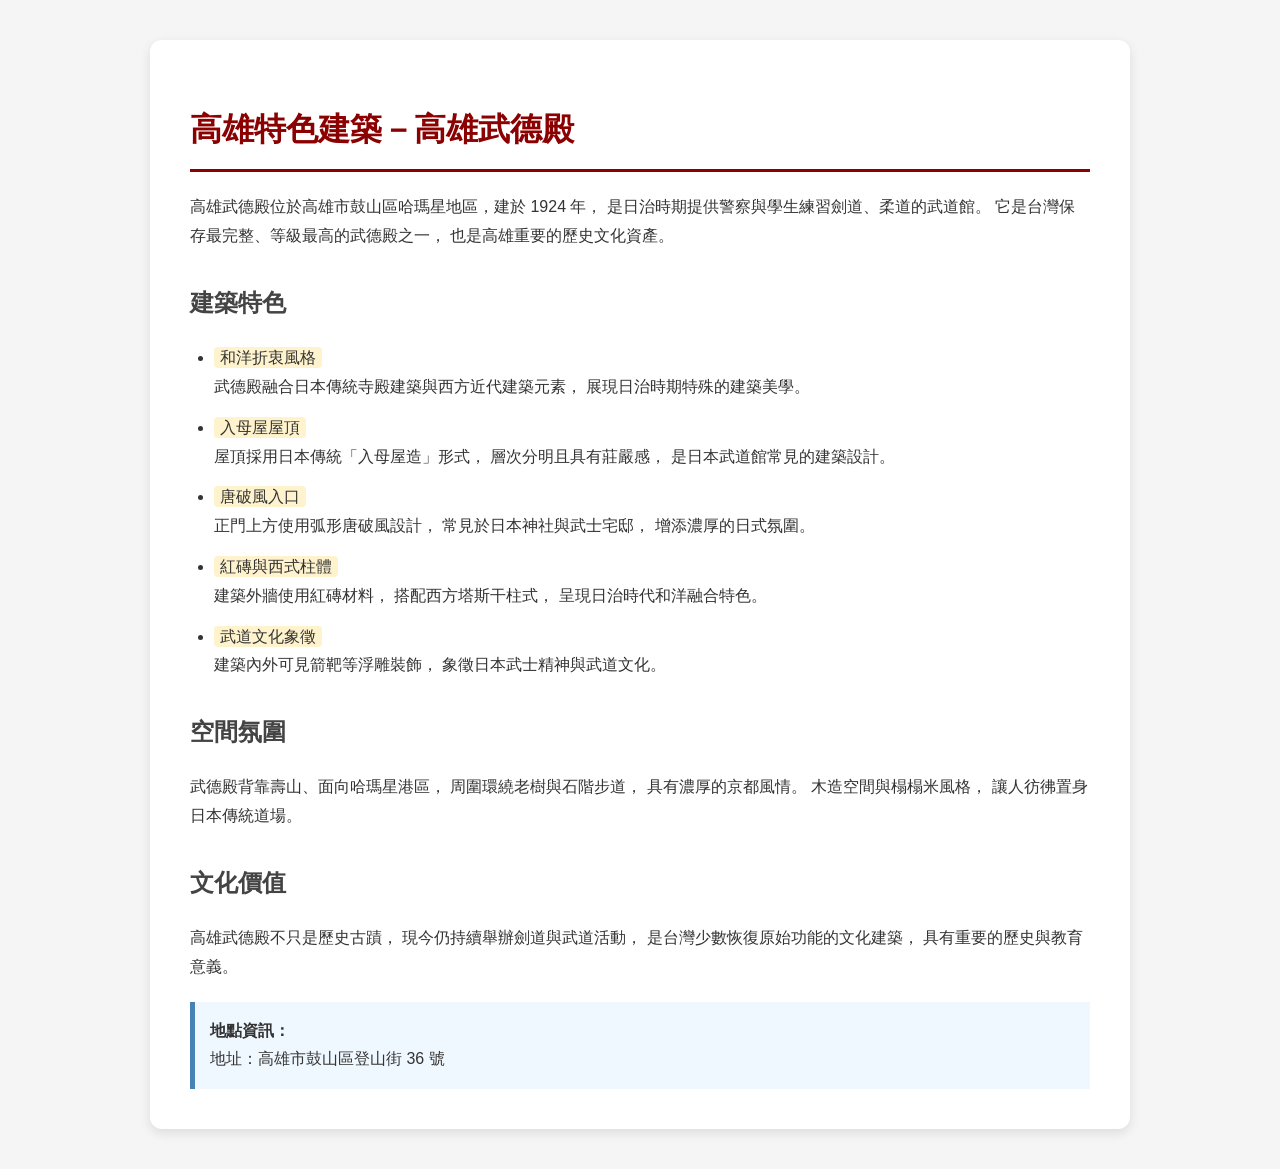
==== index.html @ 2e5ce9f1 "Add files via upload" ====
﻿<!DOCTYPE html>
<html lang="zh-Hant">
<head>
  <meta charset="UTF-8">
  <meta name="viewport" content="width=device-width, initial-scale=1.0">
  <title>高雄武德殿介紹</title>
  <style>
    body {
      font-family: "Noto Sans TC", sans-serif;
      line-height: 1.8;
      margin: 40px;
      background-color: #f5f5f5;
      color: #333;
    }

    .container {
      max-width: 900px;
      margin: auto;
      background: white;
      padding: 40px;
      border-radius: 12px;
      box-shadow: 0 4px 12px rgba(0,0,0,0.1);
    }

    h1 {
      color: #8B0000;
      border-bottom: 3px solid #8B0000;
      padding-bottom: 10px;
    }

    h2 {
      color: #444;
      margin-top: 30px;
    }

    ul {
      padding-left: 24px;
    }

    li {
      margin-bottom: 12px;
    }

    .highlight {
      background-color: #fff3cd;
      padding: 2px 6px;
      border-radius: 4px;
    }

    .info {
      background-color: #f0f8ff;
      padding: 15px;
      border-left: 5px solid #4682B4;
      margin-top: 20px;
    }
  </style>
</head>

<body>
  <div class="container">

    <h1>高雄特色建築－高雄武德殿</h1>

    <p>
      高雄武德殿位於高雄市鼓山區哈瑪星地區，建於 1924 年，
      是日治時期提供警察與學生練習劍道、柔道的武道館。
      它是台灣保存最完整、等級最高的武德殿之一，
      也是高雄重要的歷史文化資產。
    </p>

    <h2>建築特色</h2>

    <ul>
      <li>
        <span class="highlight">和洋折衷風格</span><br>
        武德殿融合日本傳統寺殿建築與西方近代建築元素，
        展現日治時期特殊的建築美學。
      </li>

      <li>
        <span class="highlight">入母屋屋頂</span><br>
        屋頂採用日本傳統「入母屋造」形式，
        層次分明且具有莊嚴感，
        是日本武道館常見的建築設計。
      </li>

      <li>
        <span class="highlight">唐破風入口</span><br>
        正門上方使用弧形唐破風設計，
        常見於日本神社與武士宅邸，
        增添濃厚的日式氛圍。
      </li>

      <li>
        <span class="highlight">紅磚與西式柱體</span><br>
        建築外牆使用紅磚材料，
        搭配西方塔斯干柱式，
        呈現日治時代和洋融合特色。
      </li>

      <li>
        <span class="highlight">武道文化象徵</span><br>
        建築內外可見箭靶等浮雕裝飾，
        象徵日本武士精神與武道文化。
      </li>
    </ul>

    <h2>空間氛圍</h2>

    <p>
      武德殿背靠壽山、面向哈瑪星港區，
      周圍環繞老樹與石階步道，
      具有濃厚的京都風情。
      木造空間與榻榻米風格，
      讓人彷彿置身日本傳統道場。
    </p>

    <h2>文化價值</h2>

    <p>
      高雄武德殿不只是歷史古蹟，
      現今仍持續舉辦劍道與武道活動，
      是台灣少數恢復原始功能的文化建築，
      具有重要的歷史與教育意義。
    </p>

    <div class="info">
      <strong>地點資訊：</strong><br>
      地址：高雄市鼓山區登山街 36 號
    </div>

  </div>
</body>
</html>
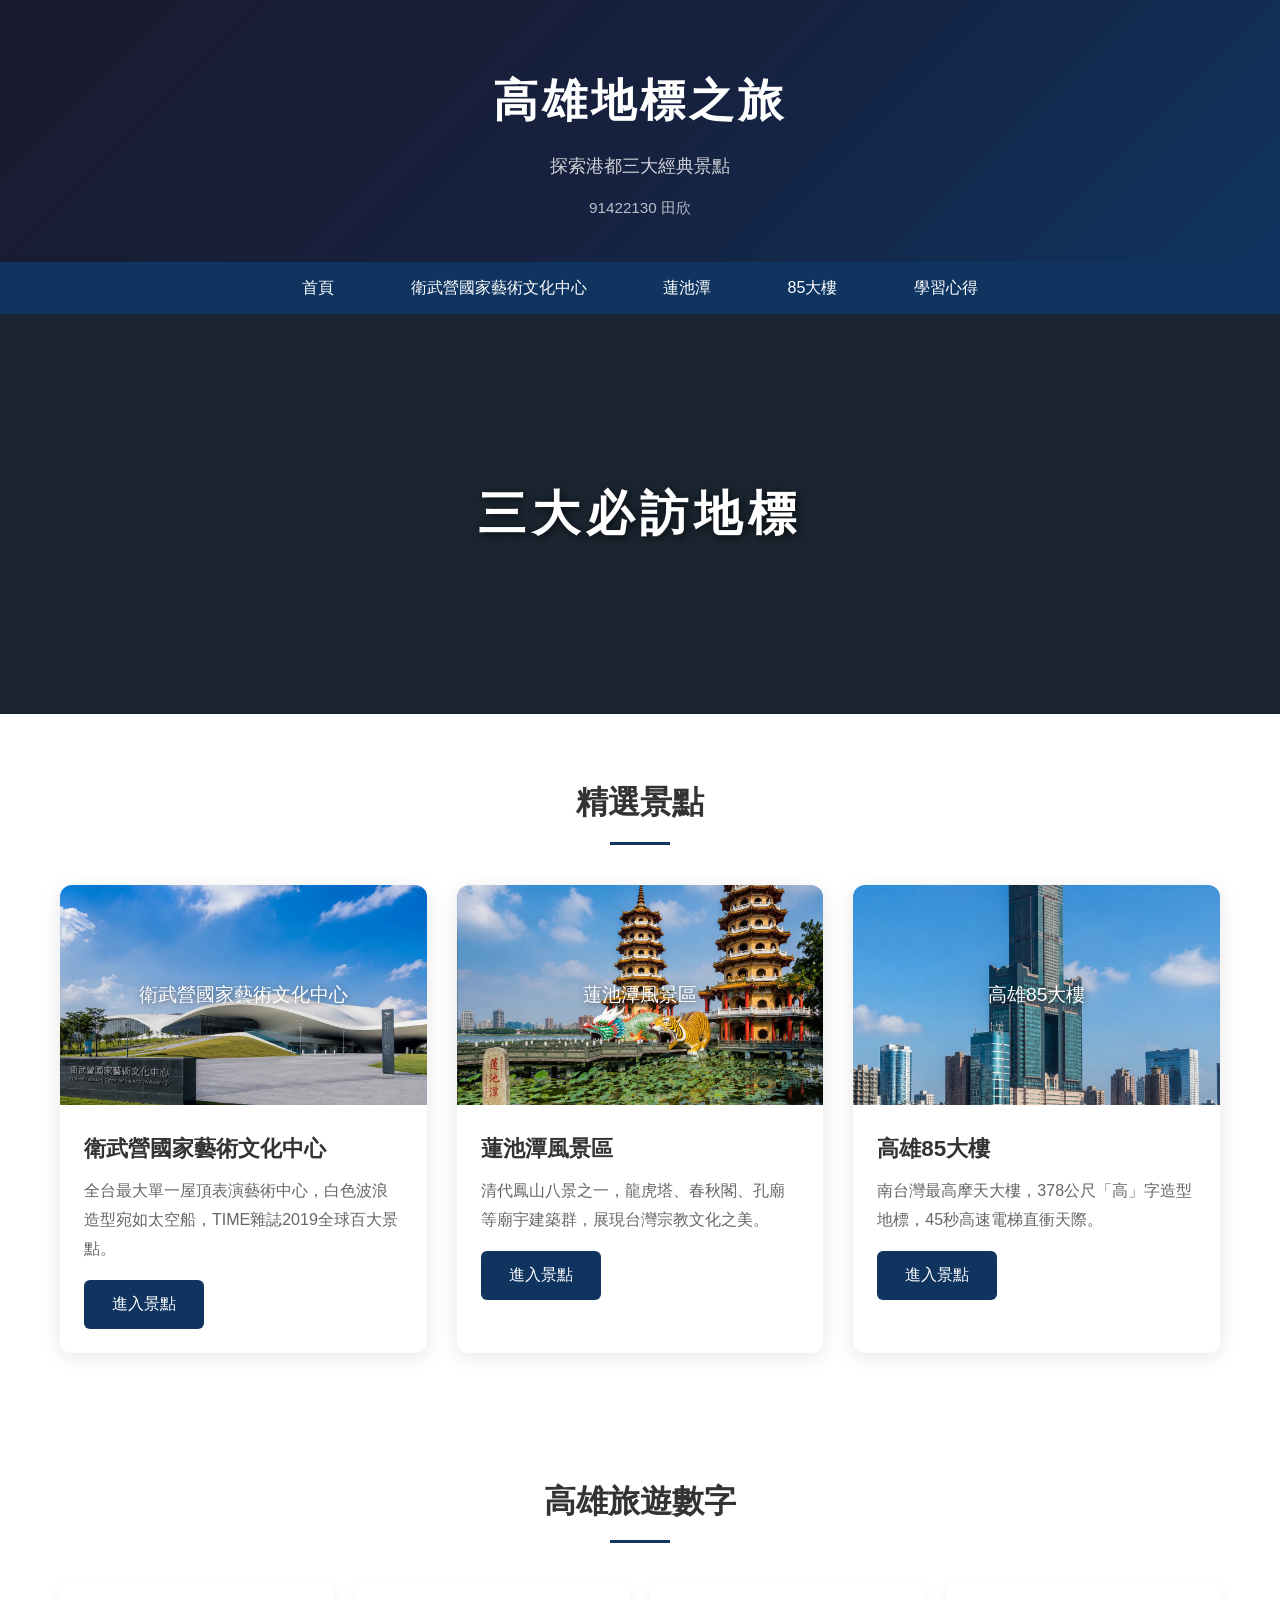
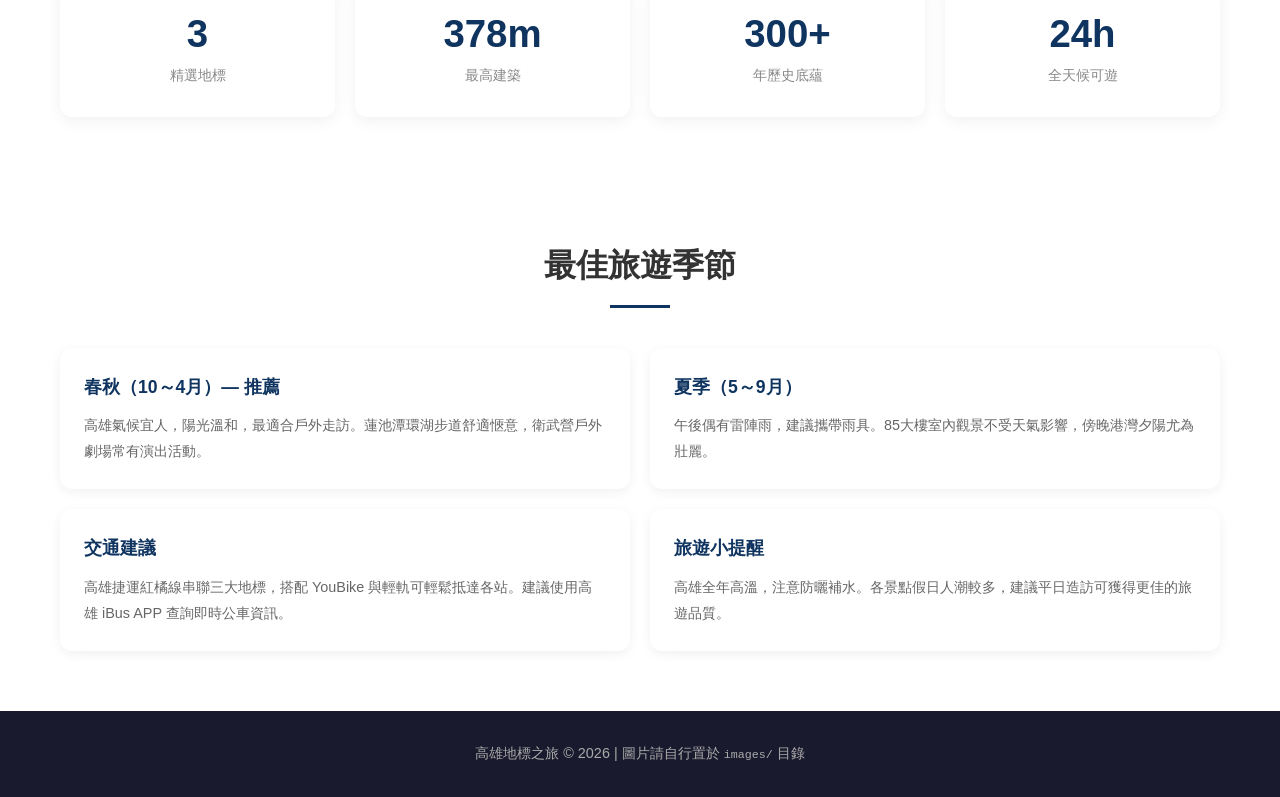
==== commit ce28207b: "Add files via upload" ====
--- a/index.html
+++ b/index.html
@@ -1,134 +1,134 @@
-﻿<!DOCTYPE html>
-<html lang="zh-Hant">
-<head>
-  <meta charset="UTF-8">
-  <meta name="viewport" content="width=device-width, initial-scale=1.0">
-  <title>高雄武德殿介紹</title>
-  <style>
-    body {
-      font-family: "Noto Sans TC", sans-serif;
-      line-height: 1.8;
-      margin: 40px;
-      background-color: #f5f5f5;
-      color: #333;
-    }
-
-    .container {
-      max-width: 900px;
-      margin: auto;
-      background: white;
-      padding: 40px;
-      border-radius: 12px;
-      box-shadow: 0 4px 12px rgba(0,0,0,0.1);
-    }
-
-    h1 {
-      color: #8B0000;
-      border-bottom: 3px solid #8B0000;
-      padding-bottom: 10px;
-    }
-
-    h2 {
-      color: #444;
-      margin-top: 30px;
-    }
-
-    ul {
-      padding-left: 24px;
-    }
-
-    li {
-      margin-bottom: 12px;
-    }
-
-    .highlight {
-      background-color: #fff3cd;
-      padding: 2px 6px;
-      border-radius: 4px;
-    }
-
-    .info {
-      background-color: #f0f8ff;
-      padding: 15px;
-      border-left: 5px solid #4682B4;
-      margin-top: 20px;
-    }
-  </style>
-</head>
-
-<body>
-  <div class="container">
-
-    <h1>高雄特色建築－高雄武德殿</h1>
-
-    <p>
-      高雄武德殿位於高雄市鼓山區哈瑪星地區，建於 1924 年，
-      是日治時期提供警察與學生練習劍道、柔道的武道館。
-      它是台灣保存最完整、等級最高的武德殿之一，
-      也是高雄重要的歷史文化資產。
-    </p>
-
-    <h2>建築特色</h2>
-
-    <ul>
-      <li>
-        <span class="highlight">和洋折衷風格</span><br>
-        武德殿融合日本傳統寺殿建築與西方近代建築元素，
-        展現日治時期特殊的建築美學。
-      </li>
-
-      <li>
-        <span class="highlight">入母屋屋頂</span><br>
-        屋頂採用日本傳統「入母屋造」形式，
-        層次分明且具有莊嚴感，
-        是日本武道館常見的建築設計。
-      </li>
-
-      <li>
-        <span class="highlight">唐破風入口</span><br>
-        正門上方使用弧形唐破風設計，
-        常見於日本神社與武士宅邸，
-        增添濃厚的日式氛圍。
-      </li>
-
-      <li>
-        <span class="highlight">紅磚與西式柱體</span><br>
-        建築外牆使用紅磚材料，
-        搭配西方塔斯干柱式，
-        呈現日治時代和洋融合特色。
-      </li>
-
-      <li>
-        <span class="highlight">武道文化象徵</span><br>
-        建築內外可見箭靶等浮雕裝飾，
-        象徵日本武士精神與武道文化。
-      </li>
-    </ul>
-
-    <h2>空間氛圍</h2>
-
-    <p>
-      武德殿背靠壽山、面向哈瑪星港區，
-      周圍環繞老樹與石階步道，
-      具有濃厚的京都風情。
-      木造空間與榻榻米風格，
-      讓人彷彿置身日本傳統道場。
-    </p>
-
-    <h2>文化價值</h2>
-
-    <p>
-      高雄武德殿不只是歷史古蹟，
-      現今仍持續舉辦劍道與武道活動，
-      是台灣少數恢復原始功能的文化建築，
-      具有重要的歷史與教育意義。
-    </p>
-
-    <div class="info">
-      <strong>地點資訊：</strong><br>
-      地址：高雄市鼓山區登山街 36 號
-    </div>
-
-  </div>
-</body>
-</html>+<!DOCTYPE html>
+<html lang="zh-TW">
+<head>
+<meta charset="UTF-8">
+<meta name="viewport" content="width=device-width, initial-scale=1.0">
+<title>高雄地標之旅</title>
+<link rel="stylesheet" href="css/style.css">
+</head>
+<body>
+
+<header>
+  <h1>高雄地標之旅</h1>
+  <p>探索港都三大經典景點</p>
+  <p style="margin-top:12px; font-size:0.95em; opacity:0.7;">91422130 田欣</p>
+</header>
+
+<nav>
+  <a href="index.html">首頁</a>
+  <a href="weiwuying.html">衛武營國家藝術文化中心</a>
+  <a href="lotus-pond.html">蓮池潭</a>
+  <a href="85-tower.html">85大樓</a>
+  <a href="learning.html">學習心得</a>
+</nav>
+
+<div class="hero" style="background-image: linear-gradient(rgba(0,0,0,0.4), rgba(0,0,0,0.4)), url('images/kaohsiung-hero.jpg'); background-color: #2c3e50;">
+  <h2>三大必訪地標</h2>
+</div>
+
+<section class="section">
+  <div class="container">
+    <h2 class="section-title">精選景點</h2>
+    <div class="card-grid">
+
+      <div class="card">
+        <div class="card-img" style="background-image: url('images/衛武營.png'); background-color: #4a7c59;">
+          <span>衛武營國家藝術文化中心</span>
+        </div>
+        <div class="card-body">
+          <h3>衛武營國家藝術文化中心</h3>
+          <p>全台最大單一屋頂表演藝術中心，白色波浪造型宛如太空船，TIME雜誌2019全球百大景點。</p>
+          <a href="weiwuying.html" class="btn">進入景點</a>
+        </div>
+      </div>
+
+      <div class="card">
+        <div class="card-img" style="background-image: url('images/蓮池潭.png'); background-color: #2d6a4f;">
+          <span>蓮池潭風景區</span>
+        </div>
+        <div class="card-body">
+          <h3>蓮池潭風景區</h3>
+          <p>清代鳳山八景之一，龍虎塔、春秋閣、孔廟等廟宇建築群，展現台灣宗教文化之美。</p>
+          <a href="lotus-pond.html" class="btn">進入景點</a>
+        </div>
+      </div>
+
+      <div class="card">
+        <div class="card-img" style="background-image: url('images/85大樓.png'); background-color: #34495e;">
+          <span>高雄85大樓</span>
+        </div>
+        <div class="card-body">
+          <h3>高雄85大樓</h3>
+          <p>南台灣最高摩天大樓，378公尺「高」字造型地標，45秒高速電梯直衝天際。</p>
+          <a href="85-tower.html" class="btn">進入景點</a>
+        </div>
+      </div>
+
+    </div>
+  </div>
+</section>
+
+<section class="section" style="background:#fff;">
+  <div class="container">
+    <h2 class="section-title">高雄旅遊數字</h2>
+    <div class="index-stats">
+      <div class="index-stat-card">
+        <span class="index-stat-number">3</span>
+        <span class="index-stat-label">精選地標</span>
+      </div>
+      <div class="index-stat-card">
+        <span class="index-stat-number">378m</span>
+        <span class="index-stat-label">最高建築</span>
+      </div>
+      <div class="index-stat-card">
+        <span class="index-stat-number">300+</span>
+        <span class="index-stat-label">年歷史底蘊</span>
+      </div>
+      <div class="index-stat-card">
+        <span class="index-stat-number">24h</span>
+        <span class="index-stat-label">全天候可遊</span>
+      </div>
+    </div>
+  </div>
+</section>
+
+<section class="section">
+  <div class="container">
+    <h2 class="section-title">最佳旅遊季節</h2>
+    <div class="season-grid">
+      <div class="season-card">
+        <h4>春秋（10～4月）— 推薦</h4>
+        <p>高雄氣候宜人，陽光溫和，最適合戶外走訪。蓮池潭環湖步道舒適愜意，衛武營戶外劇場常有演出活動。</p>
+      </div>
+      <div class="season-card">
+        <h4>夏季（5～9月）</h4>
+        <p>午後偶有雷陣雨，建議攜帶雨具。85大樓室內觀景不受天氣影響，傍晚港灣夕陽尤為壯麗。</p>
+      </div>
+      <div class="season-card">
+        <h4>交通建議</h4>
+        <p>高雄捷運紅橘線串聯三大地標，搭配 YouBike 與輕軌可輕鬆抵達各站。建議使用高雄 iBus APP 查詢即時公車資訊。</p>
+      </div>
+      <div class="season-card">
+        <h4>旅遊小提醒</h4>
+        <p>高雄全年高溫，注意防曬補水。各景點假日人潮較多，建議平日造訪可獲得更佳的旅遊品質。</p>
+      </div>
+    </div>
+  </div>
+</section>
+
+<footer>
+  <div class="container">
+    <p>高雄地標之旅 &copy; 2026 | 圖片請自行置於 <code>images/</code> 目錄</p>
+  </div>
+</footer>
+
+<button class="back-to-top" onclick="window.scrollTo({top:0,behavior:'smooth'})">&#8593;</button>
+
+<script>
+window.addEventListener('scroll', function(){
+  document.querySelector('.back-to-top').classList.toggle('show', window.scrollY > 400);
+});
+</script>
+
+</body>
+</html>
--- a/css/style.css
+++ b/css/style.css
@@ -0,0 +1,888 @@
+* {
+  margin: 0;
+  padding: 0;
+  box-sizing: border-box;
+}
+
+body {
+  font-family: "Noto Sans TC", "Microsoft JhengHei", sans-serif;
+  background: #f5f5f5;
+  color: #333;
+  line-height: 1.8;
+}
+
+a {
+  text-decoration: none;
+  color: inherit;
+}
+
+.container {
+  max-width: 1200px;
+  margin: 0 auto;
+  padding: 0 20px;
+}
+
+header {
+  background: linear-gradient(135deg, #1a1a2e 0%, #16213e 50%, #0f3460 100%);
+  color: #fff;
+  padding: 60px 0 40px;
+  text-align: center;
+}
+
+header h1 {
+  font-size: 2.8em;
+  margin-bottom: 10px;
+  letter-spacing: 4px;
+}
+
+header p {
+  font-size: 1.1em;
+  opacity: 0.8;
+}
+
+nav {
+  background: #0f3460;
+  padding: 12px 0;
+  text-align: center;
+}
+
+nav a {
+  color: #fff;
+  margin: 0 20px;
+  font-size: 1em;
+  padding: 8px 16px;
+  border-radius: 4px;
+  transition: background 0.3s;
+}
+
+nav a:hover {
+  background: rgba(255, 255, 255, 0.15);
+}
+
+.hero {
+  position: relative;
+  height: 400px;
+  background-size: cover;
+  background-position: center;
+  display: flex;
+  align-items: center;
+  justify-content: center;
+  color: #fff;
+  text-shadow: 2px 2px 8px rgba(0, 0, 0, 0.7);
+}
+
+.hero h2 {
+  font-size: 3em;
+  letter-spacing: 6px;
+}
+
+.section {
+  padding: 60px 0;
+}
+
+.section:nth-child(even) {
+  background: #fff;
+}
+
+.section-title {
+  font-size: 2em;
+  text-align: center;
+  margin-bottom: 40px;
+  position: relative;
+}
+
+.section-title::after {
+  content: "";
+  display: block;
+  width: 60px;
+  height: 3px;
+  background: #0f3460;
+  margin: 10px auto 0;
+}
+
+.card-grid {
+  display: grid;
+  grid-template-columns: repeat(auto-fit, minmax(340px, 1fr));
+  gap: 30px;
+  margin-top: 40px;
+}
+
+.card {
+  background: #fff;
+  border-radius: 12px;
+  overflow: hidden;
+  box-shadow: 0 4px 20px rgba(0, 0, 0, 0.1);
+  transition: transform 0.3s, box-shadow 0.3s;
+}
+
+.card:hover {
+  transform: translateY(-6px);
+  box-shadow: 0 8px 30px rgba(0, 0, 0, 0.18);
+}
+
+.card-img {
+  height: 220px;
+  background-size: cover;
+  background-position: center;
+  display: flex;
+  align-items: center;
+  justify-content: center;
+  font-size: 1.2em;
+  color: #fff;
+  text-shadow: 1px 1px 6px rgba(0, 0, 0, 0.5);
+}
+
+.card-body {
+  padding: 24px;
+}
+
+.card-body h3 {
+  font-size: 1.4em;
+  margin-bottom: 8px;
+}
+
+.card-body p {
+  color: #666;
+  margin-bottom: 16px;
+}
+
+.btn {
+  display: inline-block;
+  padding: 10px 28px;
+  background: #0f3460;
+  color: #fff;
+  border-radius: 6px;
+  transition: background 0.3s;
+}
+
+.btn:hover {
+  background: #1a5276;
+}
+
+.content-block {
+  display: grid;
+  grid-template-columns: 1fr 1fr;
+  gap: 40px;
+  align-items: start;
+  margin-bottom: 50px;
+}
+
+.content-block.reverse {
+  direction: rtl;
+}
+
+.content-block.reverse > * {
+  direction: ltr;
+}
+
+.content-img {
+  border-radius: 12px;
+  height: 350px;
+  background-size: cover;
+  background-position: center;
+  display: flex;
+  align-items: center;
+  justify-content: center;
+  color: #999;
+  background-color: #e0e0e0;
+  font-size: 0.9em;
+}
+
+.content-text h3 {
+  font-size: 1.6em;
+  margin-bottom: 16px;
+  color: #0f3460;
+}
+
+.content-text p {
+  margin-bottom: 14px;
+  color: #555;
+}
+
+.content-text ul {
+  list-style: none;
+  padding: 0;
+}
+
+.content-text ul li {
+  padding: 6px 0 6px 24px;
+  position: relative;
+  color: #555;
+}
+
+.content-text ul li::before {
+  content: "●";
+  position: absolute;
+  left: 0;
+  color: #0f3460;
+}
+
+.info-box {
+  background: #f0f4f8;
+  border-left: 4px solid #0f3460;
+  padding: 20px 24px;
+  border-radius: 0 8px 8px 0;
+  margin-bottom: 24px;
+}
+
+.info-box h4 {
+  color: #0f3460;
+  margin-bottom: 8px;
+  font-size: 1.1em;
+}
+
+.info-box p {
+  color: #555;
+}
+
+.timeline {
+  position: relative;
+  padding-left: 30px;
+  margin: 20px 0;
+}
+
+.timeline::before {
+  content: "";
+  position: absolute;
+  left: 8px;
+  top: 0;
+  bottom: 0;
+  width: 2px;
+  background: #0f3460;
+}
+
+.timeline-item {
+  position: relative;
+  margin-bottom: 24px;
+  padding-left: 20px;
+}
+
+.timeline-item::before {
+  content: "";
+  position: absolute;
+  left: -26px;
+  top: 6px;
+  width: 12px;
+  height: 12px;
+  background: #0f3460;
+  border-radius: 50%;
+}
+
+.timeline-item .year {
+  font-weight: bold;
+  color: #0f3460;
+  display: block;
+  margin-bottom: 4px;
+}
+
+footer {
+  background: #1a1a2e;
+  color: #aaa;
+  text-align: center;
+  padding: 30px 0;
+  font-size: 0.9em;
+}
+
+footer a {
+  color: #7fb3d8;
+}
+
+footer a:hover {
+  text-decoration: underline;
+}
+
+/* ===== 新增：平滑滾動 ===== */
+html {
+  scroll-behavior: smooth;
+}
+
+/* ===== 新增：內文導覽列 ===== */
+.jump-nav {
+  background: #fff;
+  border-bottom: 1px solid #e0e0e0;
+  padding: 0;
+  position: sticky;
+  top: 0;
+  z-index: 100;
+  box-shadow: 0 2px 8px rgba(0,0,0,0.06);
+}
+
+.jump-nav-inner {
+  max-width: 1200px;
+  margin: 0 auto;
+  padding: 0 20px;
+  display: flex;
+  gap: 4px;
+  overflow-x: auto;
+  -webkit-overflow-scrolling: touch;
+}
+
+.jump-nav a {
+  display: block;
+  padding: 14px 16px;
+  font-size: 0.88em;
+  color: #666;
+  white-space: nowrap;
+  border-bottom: 3px solid transparent;
+  transition: color 0.2s, border-color 0.2s;
+}
+
+.jump-nav a:hover,
+.jump-nav a.active {
+  color: #0f3460;
+  border-bottom-color: #0f3460;
+}
+
+/* ===== 新增：焦點推薦 ===== */
+.highlight-grid {
+  display: grid;
+  grid-template-columns: repeat(3, 1fr);
+  gap: 20px;
+  margin-top: 10px;
+}
+
+.highlight-card {
+  background: #fff;
+  border-radius: 12px;
+  padding: 24px;
+  box-shadow: 0 3px 12px rgba(0,0,0,0.06);
+  text-align: center;
+  transition: transform 0.3s;
+}
+
+.highlight-card:hover {
+  transform: translateY(-3px);
+}
+
+.highlight-icon {
+  display: inline-block;
+  width: 52px;
+  height: 52px;
+  line-height: 52px;
+  border-radius: 50%;
+  background: #e3f2fd;
+  color: #0f3460;
+  font-size: 1.4em;
+  margin-bottom: 12px;
+}
+
+.highlight-card h4 {
+  color: #0f3460;
+  margin-bottom: 6px;
+  font-size: 1.05em;
+}
+
+.highlight-card p {
+  color: #777;
+  font-size: 0.88em;
+  margin: 0;
+  line-height: 1.6;
+}
+
+/* ===== 新增：建議行程 ===== */
+.itinerary {
+  position: relative;
+  padding: 0;
+  margin: 20px 0;
+}
+
+.itinerary-item {
+  display: grid;
+  grid-template-columns: 80px 1fr;
+  gap: 20px;
+  padding: 16px 0;
+  border-bottom: 1px dashed #e0e0e0;
+}
+
+.itinerary-item:last-child {
+  border-bottom: none;
+}
+
+.itinerary-time {
+  font-weight: 700;
+  color: #0f3460;
+  font-size: 0.95em;
+  text-align: right;
+  padding-top: 2px;
+}
+
+.itinerary-desc h5 {
+  font-size: 1em;
+  color: #333;
+  margin-bottom: 4px;
+}
+
+.itinerary-desc p {
+  color: #888;
+  font-size: 0.85em;
+  margin: 0;
+  line-height: 1.5;
+}
+
+/* ===== 新增：冷知識 ===== */
+.trivia-grid {
+  display: grid;
+  grid-template-columns: repeat(2, 1fr);
+  gap: 16px;
+}
+
+.trivia-item {
+  background: #fff;
+  border-radius: 10px;
+  padding: 18px 20px;
+  box-shadow: 0 2px 8px rgba(0,0,0,0.05);
+  display: flex;
+  align-items: flex-start;
+  gap: 12px;
+}
+
+.trivia-mark {
+  flex-shrink: 0;
+  width: 28px;
+  height: 28px;
+  line-height: 28px;
+  border-radius: 50%;
+  background: #0f3460;
+  color: #fff;
+  text-align: center;
+  font-size: 0.8em;
+  font-weight: 700;
+  margin-top: 2px;
+}
+
+.trivia-text p {
+  color: #555;
+  font-size: 0.9em;
+  margin: 0;
+  line-height: 1.6;
+}
+
+/* ===== 新增：住宿推薦 ===== */
+.accommodation-grid {
+  display: grid;
+  grid-template-columns: repeat(3, 1fr);
+  gap: 20px;
+}
+
+.accommodation-card {
+  background: #fff;
+  border-radius: 10px;
+  padding: 20px;
+  box-shadow: 0 2px 10px rgba(0,0,0,0.06);
+}
+
+.accommodation-card h4 {
+  color: #0f3460;
+  margin-bottom: 4px;
+  font-size: 1em;
+}
+
+.accommodation-card .accom-tag {
+  display: inline-block;
+  padding: 2px 10px;
+  border-radius: 12px;
+  font-size: 0.75em;
+  font-weight: 600;
+  margin-bottom: 8px;
+}
+
+.accom-tag-star { background: #fff8e1; color: #f57f17; }
+.accom-tag-budget { background: #e8f5e9; color: #2e7d32; }
+.accom-tag-unique { background: #f3e5f5; color: #7b1fa2; }
+
+.accommodation-card p {
+  color: #888;
+  font-size: 0.85em;
+  margin: 0 0 6px;
+  line-height: 1.5;
+}
+
+.accommodation-card .accom-note {
+  color: #aaa;
+  font-size: 0.8em;
+}
+
+/* ===== 學習心得（獨立頁面） ===== */
+.learning-page-content p {
+  font-size: 1.05em;
+  line-height: 2;
+  margin-bottom: 20px;
+  color: #555;
+  text-indent: 2em;
+}
+
+.learning-page-content .learning-sign {
+  text-align: right;
+  color: #999;
+  font-size: 0.9em;
+  padding-top: 16px;
+  border-top: 1px solid #ddd;
+  margin-top: 24px;
+}
+
+/* ===== 新增: 表格 ===== */
+.table-wrap {
+  overflow-x: auto;
+  margin: 16px 0;
+}
+
+.table-wrap table {
+  width: 100%;
+  border-collapse: collapse;
+  font-size: 0.9em;
+}
+
+.table-wrap th,
+.table-wrap td {
+  padding: 10px 14px;
+  text-align: left;
+  border-bottom: 1px solid #e0e0e0;
+}
+
+.table-wrap th {
+  background: #f0f4f8;
+  color: #0f3460;
+  font-weight: 600;
+}
+
+.table-wrap tr:hover td {
+  background: #fafafa;
+}
+
+/* ===== 新增：統計條 ===== */
+.stats-bar {
+  display: grid;
+  grid-template-columns: repeat(4, 1fr);
+  gap: 16px;
+  margin: -30px auto 40px;
+  max-width: 1000px;
+  padding: 0 20px;
+  position: relative;
+  z-index: 2;
+}
+
+.stat-item {
+  background: #fff;
+  border-radius: 12px;
+  padding: 20px 12px;
+  text-align: center;
+  box-shadow: 0 4px 16px rgba(0,0,0,0.1);
+}
+
+.stat-number {
+  display: block;
+  font-size: 1.8em;
+  font-weight: 700;
+  color: #0f3460;
+  line-height: 1.2;
+}
+
+.stat-label {
+  display: block;
+  font-size: 0.85em;
+  color: #888;
+  margin-top: 4px;
+}
+
+/* ===== 新增：圖庫網格 ===== */
+.gallery-grid {
+  display: grid;
+  grid-template-columns: repeat(3, 1fr);
+  gap: 16px;
+}
+
+.gallery-item {
+  border-radius: 10px;
+  height: 200px;
+  background-size: cover;
+  background-position: center;
+  display: flex;
+  align-items: flex-end;
+  padding: 12px;
+  color: #fff;
+  font-size: 0.85em;
+  text-shadow: 1px 1px 4px rgba(0,0,0,0.6);
+  transition: transform 0.3s, box-shadow 0.3s;
+  cursor: default;
+}
+
+.gallery-item:hover {
+  transform: scale(1.03);
+  box-shadow: 0 6px 20px rgba(0,0,0,0.2);
+}
+
+.gallery-item-wide {
+  grid-column: span 2;
+}
+
+/* ===== 新增：提示框 ===== */
+.tip-box {
+  background: #e8f4f8;
+  border: 1px solid #b3dced;
+  border-radius: 10px;
+  padding: 20px 24px;
+  margin-bottom: 20px;
+}
+
+.tip-box h4 {
+  color: #0f3460;
+  margin-bottom: 6px;
+  font-size: 1.05em;
+}
+
+.tip-box p {
+  color: #555;
+  margin: 0;
+}
+
+.tip-box-warning {
+  background: #fff3e0;
+  border-color: #ffcc80;
+}
+
+.tip-box-warning h4 { color: #e65100; }
+
+.tip-box-success {
+  background: #e8f5e9;
+  border-color: #a5d6a7;
+}
+
+.tip-box-success h4 { color: #2e7d32; }
+
+/* ===== 新增：分隔線標題 ===== */
+.section-divider {
+  text-align: center;
+  margin: 40px 0 30px;
+  position: relative;
+}
+
+.section-divider::before {
+  content: "";
+  display: block;
+  height: 1px;
+  background: #ddd;
+  position: absolute;
+  left: 0;
+  right: 0;
+  top: 50%;
+}
+
+.section-divider span {
+  display: inline-block;
+  background: #f5f5f5;
+  padding: 0 20px;
+  position: relative;
+  color: #999;
+  font-size: 0.9em;
+}
+
+.section:nth-child(even) .section-divider span {
+  background: #fff;
+}
+
+/* ===== 新增：引用區塊 ===== */
+.blockquote {
+  background: #f9f9f9;
+  border-left: 4px solid #0f3460;
+  padding: 16px 20px;
+  margin: 20px 0;
+  border-radius: 0 8px 8px 0;
+  color: #666;
+  font-style: italic;
+  line-height: 1.7;
+}
+
+.blockquote cite {
+  display: block;
+  margin-top: 8px;
+  color: #999;
+  font-size: 0.85em;
+  font-style: normal;
+}
+
+/* ===== 新增：標籤/徽章 ===== */
+.badge {
+  display: inline-block;
+  padding: 3px 12px;
+  border-radius: 20px;
+  font-size: 0.8em;
+  font-weight: 600;
+  margin-right: 6px;
+  margin-bottom: 6px;
+}
+
+.badge-blue { background: #e3f2fd; color: #0f3460; }
+.badge-green { background: #e8f5e9; color: #2e7d32; }
+.badge-orange { background: #fff3e0; color: #e65100; }
+.badge-red { background: #fce4ec; color: #c62828; }
+
+/* ===== 新增：相關景點卡片 ===== */
+.related-grid {
+  display: grid;
+  grid-template-columns: repeat(3, 1fr);
+  gap: 20px;
+}
+
+.related-card {
+  background: #fff;
+  border-radius: 10px;
+  overflow: hidden;
+  box-shadow: 0 3px 12px rgba(0,0,0,0.08);
+  transition: transform 0.3s;
+}
+
+.related-card:hover {
+  transform: translateY(-4px);
+}
+
+.related-card-img {
+  height: 140px;
+  background-size: cover;
+  background-position: center;
+}
+
+.related-card-body {
+  padding: 14px 16px;
+}
+
+.related-card-body h4 {
+  font-size: 1em;
+  margin-bottom: 4px;
+  color: #0f3460;
+}
+
+.related-card-body p {
+  font-size: 0.85em;
+  color: #888;
+  margin: 0;
+}
+
+/* ===== 新增：回到頂部 ===== */
+.back-to-top {
+  position: fixed;
+  bottom: 30px;
+  right: 30px;
+  width: 48px;
+  height: 48px;
+  background: #0f3460;
+  color: #fff;
+  border: none;
+  border-radius: 50%;
+  font-size: 1.4em;
+  cursor: pointer;
+  box-shadow: 0 3px 12px rgba(0,0,0,0.25);
+  transition: opacity 0.3s, transform 0.3s;
+  opacity: 0;
+  transform: translateY(20px);
+  pointer-events: none;
+  z-index: 999;
+  line-height: 48px;
+  text-align: center;
+}
+
+.back-to-top.show {
+  opacity: 1;
+  transform: translateY(0);
+  pointer-events: auto;
+}
+
+.back-to-top:hover {
+  background: #1a5276;
+  transform: translateY(-3px);
+}
+
+/* ===== 新增：索引頁統計區塊 ===== */
+.index-stats {
+  display: grid;
+  grid-template-columns: repeat(4, 1fr);
+  gap: 20px;
+}
+
+.index-stat-card {
+  background: #fff;
+  border-radius: 12px;
+  padding: 28px 16px;
+  text-align: center;
+  box-shadow: 0 4px 16px rgba(0,0,0,0.06);
+  transition: transform 0.3s;
+}
+
+.index-stat-card:hover {
+  transform: translateY(-4px);
+}
+
+.index-stat-number {
+  display: block;
+  font-size: 2.4em;
+  font-weight: 700;
+  color: #0f3460;
+  line-height: 1.2;
+}
+
+.index-stat-label {
+  display: block;
+  font-size: 0.9em;
+  color: #888;
+  margin-top: 6px;
+}
+
+/* ===== 新增：季節推薦區塊 ===== */
+.season-grid {
+  display: grid;
+  grid-template-columns: repeat(2, 1fr);
+  gap: 20px;
+}
+
+.season-card {
+  background: #fff;
+  border-radius: 12px;
+  padding: 24px;
+  box-shadow: 0 3px 12px rgba(0,0,0,0.06);
+}
+
+.season-card h4 {
+  color: #0f3460;
+  margin-bottom: 10px;
+  font-size: 1.1em;
+}
+
+.season-card p {
+  color: #666;
+  font-size: 0.9em;
+  margin: 0;
+}
+
+/* ===== 新增：地圖佔位 ===== */
+.map-placeholder {
+  background: #e8ecf0;
+  border-radius: 12px;
+  height: 250px;
+  display: flex;
+  align-items: center;
+  justify-content: center;
+  color: #999;
+  font-size: 0.95em;
+  margin-bottom: 20px;
+}
+
+@media (max-width: 768px) {
+  header h1 { font-size: 2em; }
+  .hero h2 { font-size: 2em; }
+  .content-block { grid-template-columns: 1fr; }
+  .content-block.reverse { direction: ltr; }
+  .card-grid { grid-template-columns: 1fr; }
+  nav a { margin: 0 10px; font-size: 0.9em; }
+  .stats-bar { grid-template-columns: repeat(2, 1fr); margin-top: -20px; }
+  .gallery-grid { grid-template-columns: 1fr; }
+  .gallery-item-wide { grid-column: span 1; }
+  .gallery-item { height: 180px; }
+  .related-grid { grid-template-columns: 1fr; }
+  .index-stats { grid-template-columns: repeat(2, 1fr); }
+  .season-grid { grid-template-columns: 1fr; }
+  .jump-nav-inner { gap: 0; }
+  .jump-nav a { padding: 12px 12px; font-size: 0.82em; }
+  .highlight-grid { grid-template-columns: 1fr; }
+  .trivia-grid { grid-template-columns: 1fr; }
+  .accommodation-grid { grid-template-columns: 1fr; }
+  .itinerary-item { grid-template-columns: 60px 1fr; gap: 12px; }
+}
